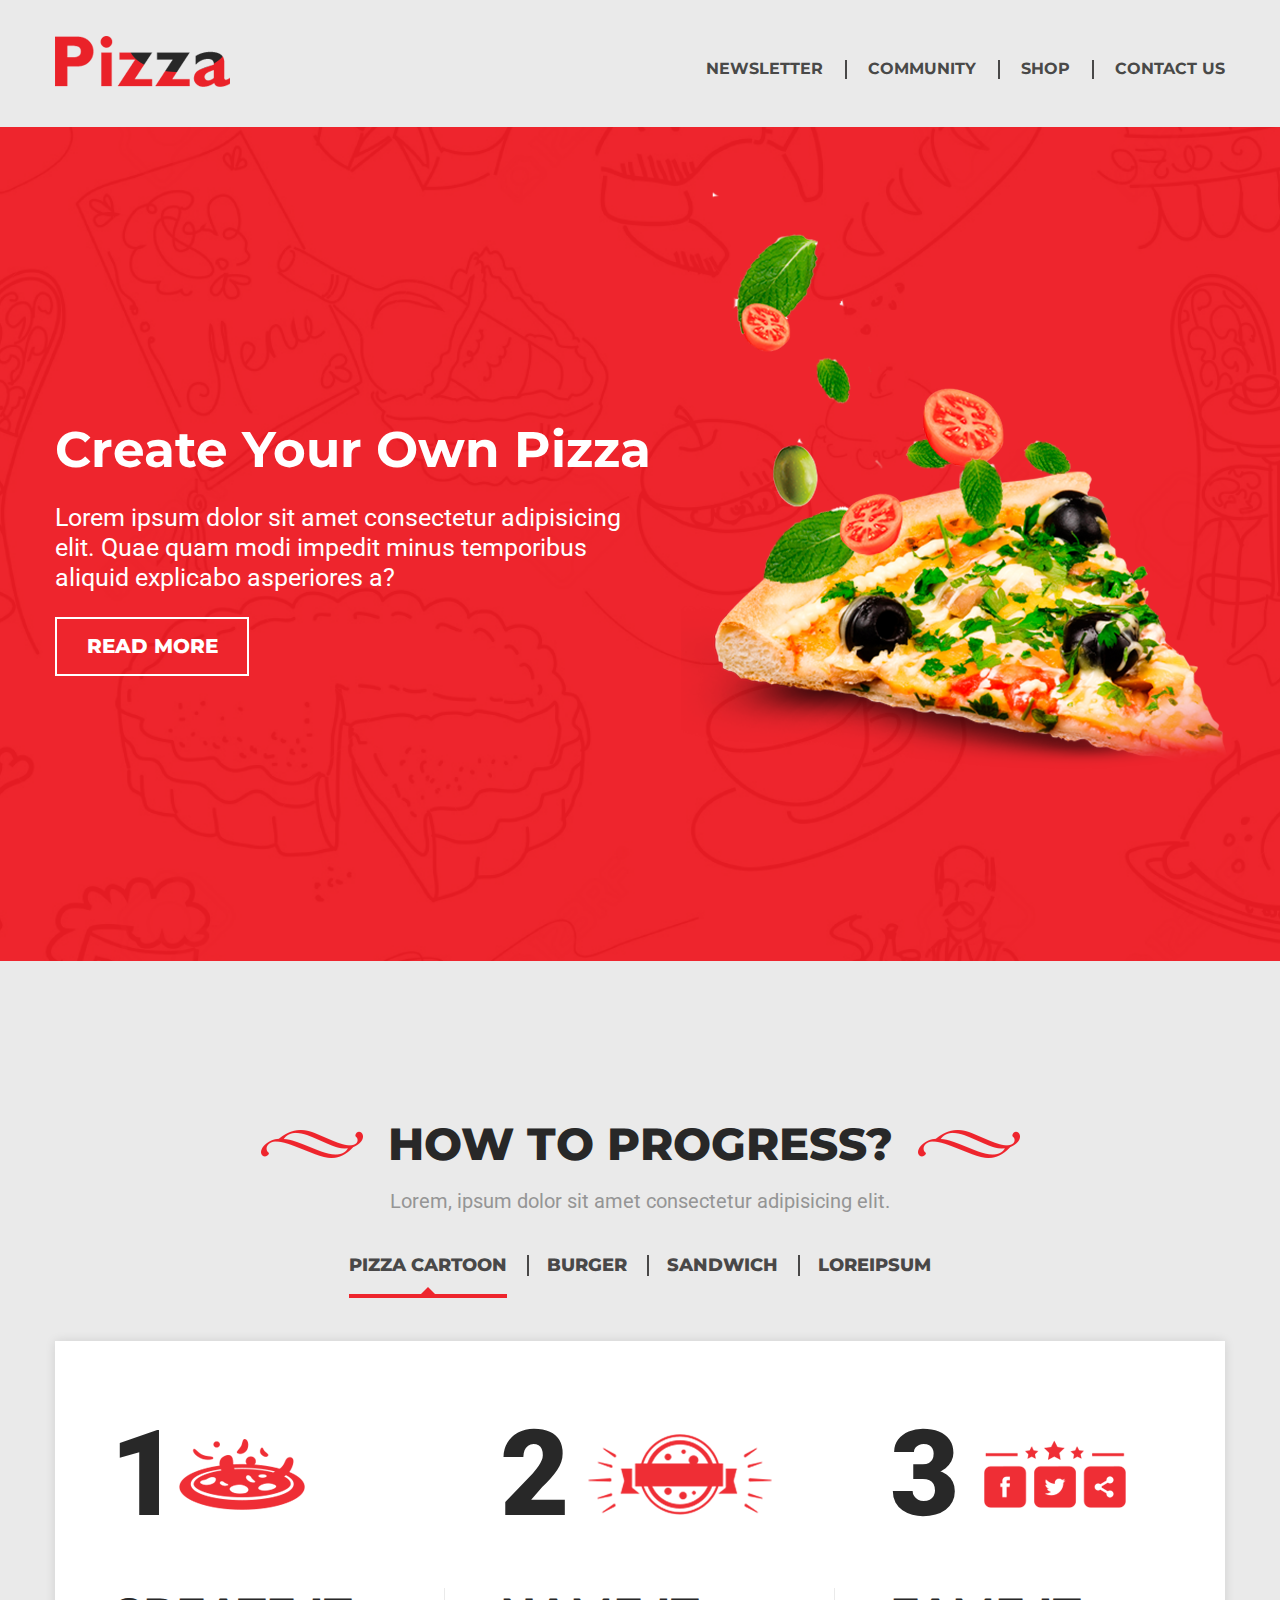
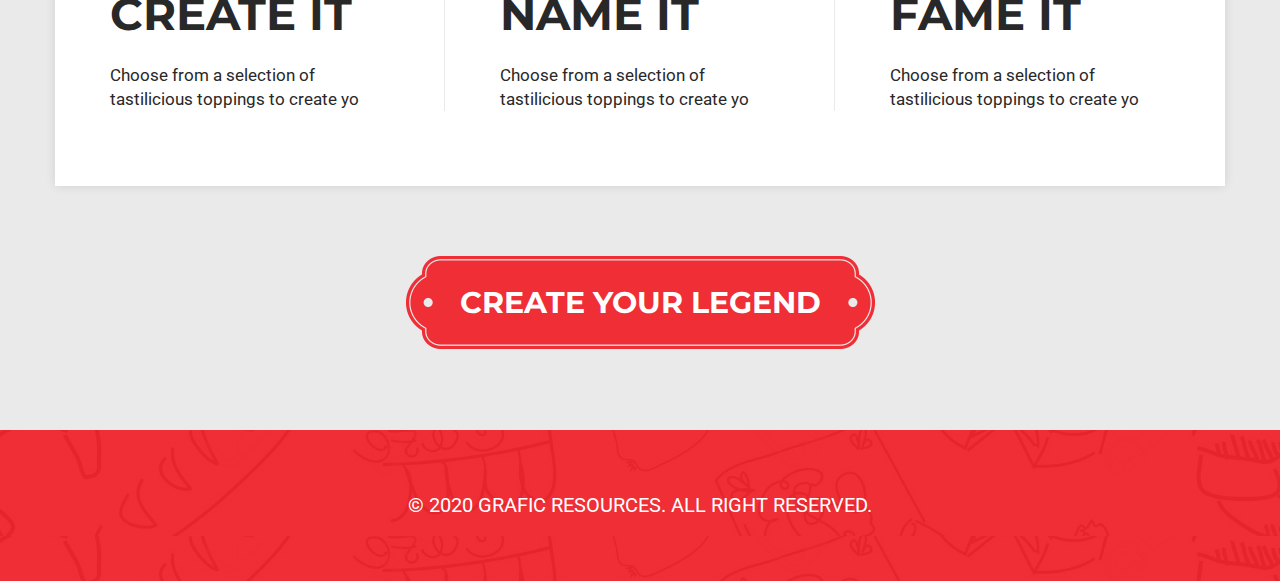
==== pizza/index.html @ d1e6cf5a "update" ====
<!DOCTYPE html>
<html lang="en">
<head>
    <meta charset="UTF-8">
    <meta name="viewport" content="width=device-width, initial-scale=1.0">
    <link href="https://fonts.googleapis.com/css2?family=Montserrat:wght@400;700;800;900&family=Roboto:wght@400;700;800;900&display=swap" rel="stylesheet">
    <link rel="stylesheet" href="css/normalize.css">
    <link rel="stylesheet" href="css/styles.css">
    <title>Pizza</title>
</head>
<body>
    <header>
        <div class="wrapper">
            <div class="navigation">
                <img src="img/logo.png" alt="logo">
                <ul class="nav">
                    <li><a href="#">Newsletter</a></li>
                    <li><a href="#">Community</a></li>
                    <li><a href="#">Shop</a></li>
                    <li><a href="#">Contact us</a></li>
                </ul>
            </div>
        </div>
    </header>

    <section>
        <div class="banner">
            <div class="wrapper">
                <h1 class="title">Create Your Own Pizza</h1>
                <p class="description">Lorem ipsum dolor sit amet consectetur adipisicing elit. 
                    Quae quam modi impedit minus temporibus aliquid 
                    explicabo asperiores a?</p>
                <a class="btn" href="#">Read more</a>
                <img class="pizza" src="img/pizza.png" alt="">
            </div>
        </div>
    </section>
    <section class="page">
        <div class="wrapper">
            <div class="center">
                <h2>how to progress?</h2>
                <p>Lorem, ipsum dolor sit amet consectetur adipisicing elit.</p>
            </div>
            <ul class="menu">
                <li ><a class="active" href="#">pizza cartoon</a></li>
                <li><a href="#">burger</a></li>
                <li><a href="#">sandwich</a></li>
                <li><a href="#">loreipsum</a></li>
            </ul>
            <div class="box">
                <div class="box-item">
                    <p class="number number-one">1</p>
                    <div class="box-text">
                        <h3>create it</h3>
                        <p>Choose from a selection of  tastilicious toppings to create  yo</p>
                    </div>
                </div>
                <div class="box-item">
                    <p class="number number-two">2</p>
                    <div class="box-text">
                        <h3>name it</h3>
                        <p>Choose from a selection of  tastilicious toppings to create  yo</p>
                    </div>
                </div>
                <div class="box-item">
                    <p class="number number-three">3</p>
                    <div class="box-text">
                        <h3>fame it</h3>
                        <p>Choose from a selection of  tastilicious toppings to create  yo</p>
                    </div>
                </div>
            </div>
            <p class="center"><a href="#" class="btn-start">create your legend</a></p>
        </div>

    </section>

    <footer>
        <div class="wrapper">
            <p>© 2020 Grafic Resources. All right reserved.</p>
        </div>
    </footer>

</body>
</html>
---- pizza/css/styles.css ----
/*
* {
    margin: 0;
    padding: 0;
}

font-family: 'Montserrat', sans-serif;
font-family: 'Roboto', sans-serif;
*/

body {
    background-color: #eaeaea;
    font-family: 'Montserrat', sans-serif;
}

.wrapper {
    padding-left: 15px;
    padding-right: 15px;
    max-width: 1170px;
    margin: 0 auto;
    position: relative;
}

.center {
    text-align: center;
}
.navigation {
    display: flex;
    align-items: center;
    justify-content: space-between;
    padding-top: 36px;
    padding-bottom: 40px;
}

.nav {
    display: flex;
    list-style-type: none;
    padding-left: 0;
    font-weight: 700;
    text-transform: uppercase;
    margin-bottom: 0;
}

.nav li {
    padding-left: 23px;
    margin-left: 22px;
    position: relative;
}

.nav li:first-child {
    padding-left: 0;
    margin-left: 0;
}

.nav li::before {
    content: '';
    display: block;
    width: 2px;
    height: 100%;
    background-color: #494848;
    position: absolute;
    left: 0;
}

.nav li:first-child::before {
    display: none;
}

.nav li a {
    text-decoration: none;
    color: #494948;
}

.banner {
    background-image: url(../img/banner.png);
    background-repeat: no-repeat;
    background-size: cover;
    background-position: center center;
    color: #fff;
    padding-top: 260px;
    padding-bottom: 285px;
}

.pizza {
    position: absolute;
    right: 0;
    top: -230px;
}

.title {
    font-size: 50px;
    margin-bottom: 23px;
}

.description {
    font-size: 25px;
    line-height: 30px;
    max-width: 570px;
    font-family: 'Roboto', sans-serif;
    margin-bottom: 24px;
}

.btn {
    display: block;
    color: #fff;
    text-decoration: none;
    font-size: 20px;
    text-transform: uppercase;
    font-weight: 800;
    border: 2px solid #fff;
    padding: 16px 0;
    max-width: 190px;
    text-align: center;
    transition: all 0.5s ease;
}

.btn:hover {
    background: #fff;
    color: #ee252d;
}

.page h2 {
    font-size: 45px;
    color: #282828;
    text-transform: uppercase;
    font-weight: 800;
    text-align: center;
    position: relative;
    display: inline-block;
    padding-right: 127px;
    padding-left: 127px;
    margin-bottom: 20px;
}

.page h2::before, .page h2::after {
    content: '';
    position: absolute;
    background-image: url(../img/item.png);
    display: block;
    width: 102px;
    height: 28px;
    top: calc(50% - 14px);
}

.page h2::before {
    left: 0;
}

.page h2::after {
    right: 0;
}

.page .center p {
    font-size: 20px;
    color: #959595;
    font-family: 'Roboto', sans-serif;
    margin: 0;
}

.menu {
    display: flex;
    justify-content: center;
    list-style-type: none;
    padding-left: 0;
    margin-top: 42px;
    margin-bottom: 65px;
}

.menu li {
    position: relative;
    padding-left: 20px;
    padding-right: 20px;
}

.menu li::before {
    content: '';
    display: block;
    width: 2px;
    height: 100%;
    background-color: #494848;
    position: absolute;
    left: 0;
}

.menu li:first-child::before {
    display: none;
}

.menu li a {
    text-decoration: none;
    color: #494848;
    font-size: 18px;
    font-weight: 800;
    text-transform: uppercase;
    padding-bottom: 18px;
}

.active {
    border-bottom: 4px solid #ee252d;
    position: relative;
}

.active::before {
    content: '';
    position: absolute;
    left: 0;
    right: 0;
    margin: 0 auto;
    bottom: 0;
    display: block;
    width: 0;
    height: 0;
    border: 7px solid transparent;
    border-bottom: 7px solid #ee252d;
}

.box {
    background-color: #fff;
    box-shadow: 0px 0px 10px 0px rgba(0, 0, 0, 0.11);
    display: flex;
    justify-content: space-between;
    margin-bottom: 100px;
}

.box-item {
    padding: 64px 0 58px 55px;
    box-sizing: content-box;
}

.number {
    font-family: 'Roboto', sans-serif;
    font-size: 120px;
    font-weight: 900;
    position: relative;
    margin-bottom: 0;
    margin-top: 0;
    color: #282828;
}

.number::after {
    content: '';
    display: block;
    position: absolute;
}

.number-one::after {
    background-image: url(../img/icon01.png);
    width: 126px;
    height: 71px;
    left: 69px;
    top: calc(50% - 35px);
}

.number-two::after {
    background-image: url(../img/icon02.png);
    width: 184px;
    height: 81px;
    left: 88px;
    top: calc(50% - 40px);
}

.number-three::after {
    background-image: url(../img/icon03.png);
    width: 142px;
    height: 68px;
    left: 94px;
    top: calc(50% - 34px);
}

.box-text {
    border-right: 1px solid #eaeaea;
    padding-right: 55px;
    flex-basis: ;
}

.box-item:last-child .box-text {
    border-right: none;
}

.box-text h3 {
    font-size: 45px;
    color: #282828;
    text-transform: uppercase;
    margin-bottom: 23px;
}

.box-text p {
    font-size: 17px;
    color: #282828;
    font-family: 'Roboto', sans-serif;
    line-height: 24px;
    margin-top: 0;
}

.btn-start {
    color: #fff;
    text-transform: uppercase;
    font-size: 30px;
    font-weight: 700;
    background-image: url(../img/bg.png);
    background-position: center center;
    text-decoration: none;
    padding: 29px 58px;
    background-repeat: no-repeat;
}

.btn-start:hover {
    color: #eaeaea;
}

.page {
    padding-top: 120px;
    padding-bottom: 94px;
}

footer {
    background-image: url(../img/footer.png);
    color: #fff;
    padding: 44px 0;
    text-transform: uppercase;
    font-size: 20px;
    font-family: 'Roboto', sans-serif;
    text-align: center;
}
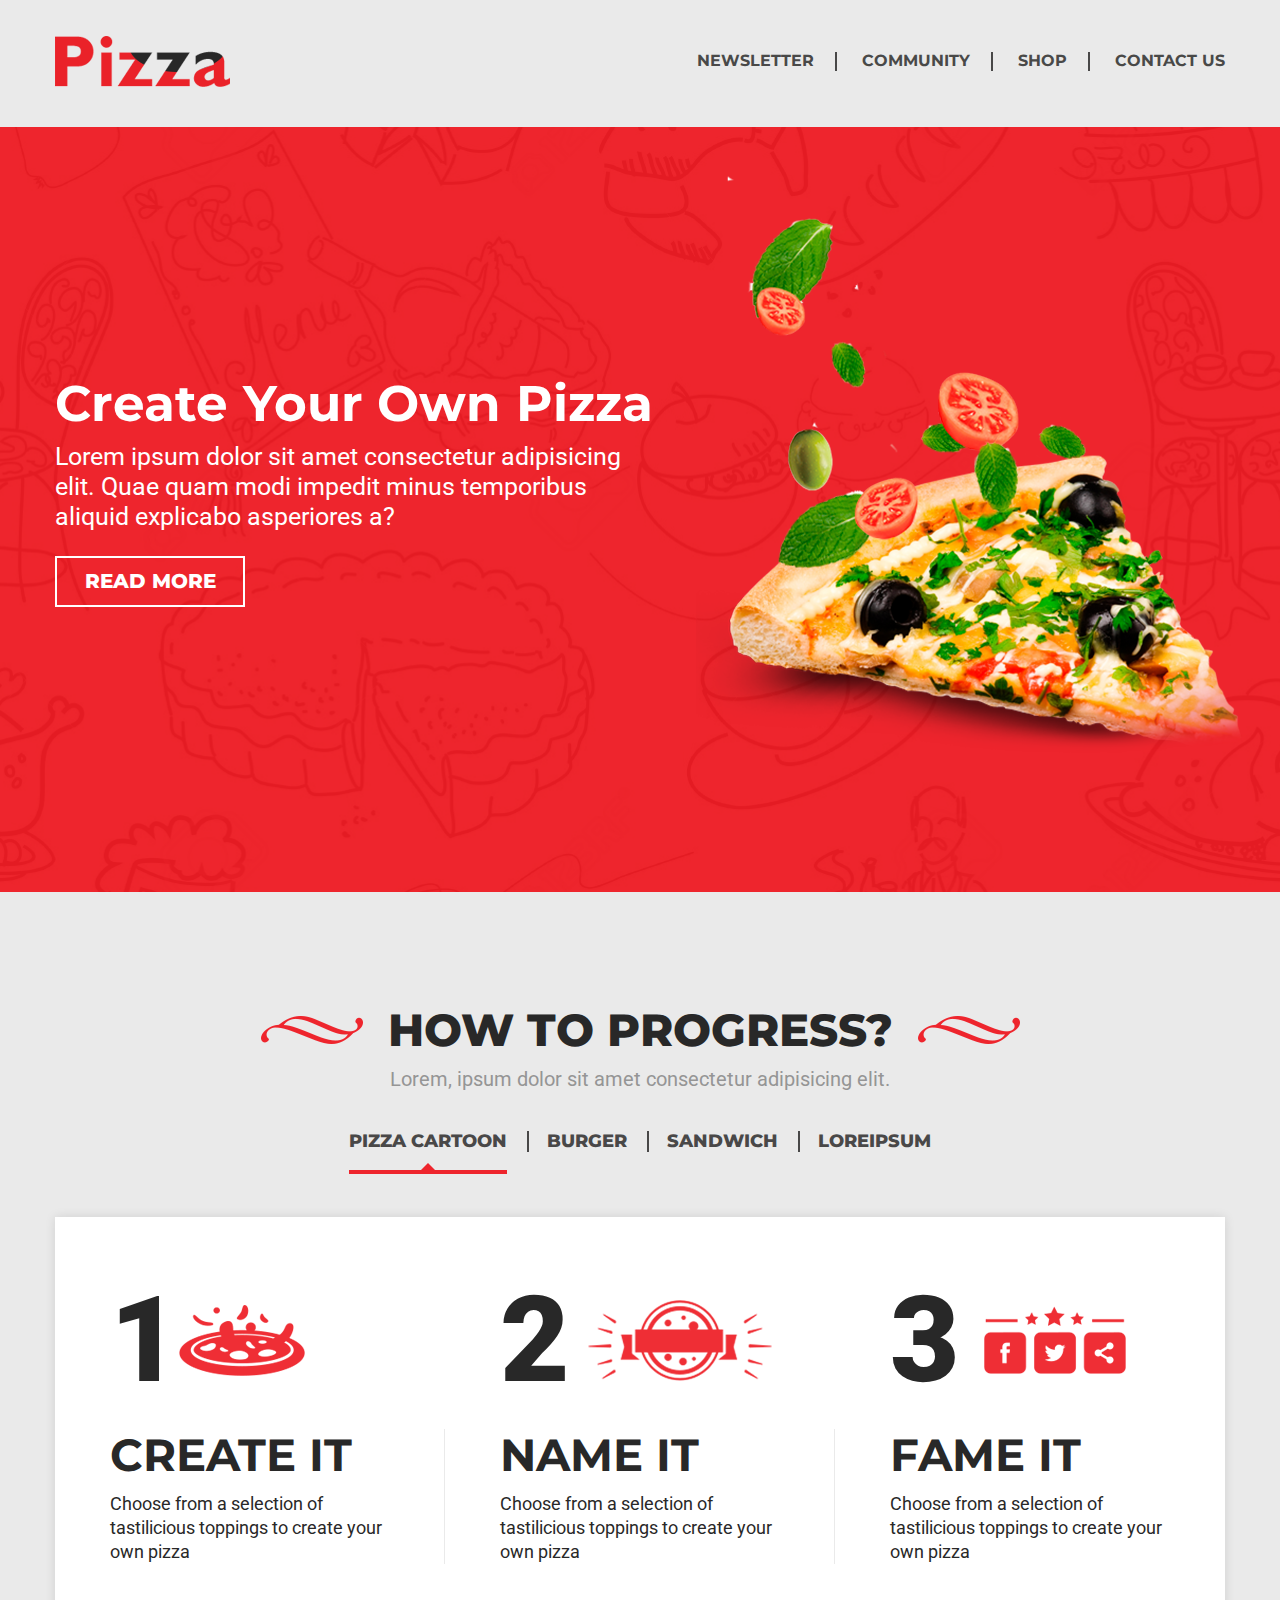
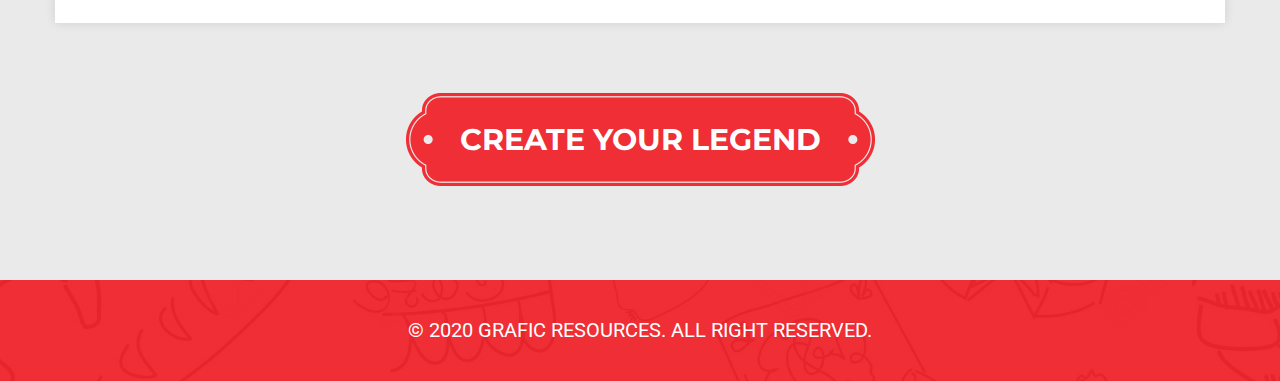
==== commit 629f8cc4: "final" ====
--- a/pizza/index.html
+++ b/pizza/index.html
@@ -39,7 +39,7 @@
         <div class="wrapper">
             <div class="center">
                 <h2>how to progress?</h2>
-                <p>Lorem, ipsum dolor sit amet consectetur adipisicing elit.</p>
+                <p class="howto">Lorem, ipsum dolor sit amet consectetur adipisicing elit.</p>
             </div>
             <ul class="menu">
                 <li ><a class="active" href="#">pizza cartoon</a></li>
@@ -52,21 +52,21 @@
                     <p class="number number-one">1</p>
                     <div class="box-text">
                         <h3>create it</h3>
-                        <p>Choose from a selection of  tastilicious toppings to create  yo</p>
+                        <p>Choose from a selection of  tastilicious toppings to create  your own pizza</p>
                     </div>
                 </div>
                 <div class="box-item">
                     <p class="number number-two">2</p>
                     <div class="box-text">
                         <h3>name it</h3>
-                        <p>Choose from a selection of  tastilicious toppings to create  yo</p>
+                        <p>Choose from a selection of  tastilicious toppings to create  your own pizza</p>
                     </div>
                 </div>
                 <div class="box-item">
                     <p class="number number-three">3</p>
                     <div class="box-text">
                         <h3>fame it</h3>
-                        <p>Choose from a selection of  tastilicious toppings to create  yo</p>
+                        <p>Choose from a selection of  tastilicious toppings to create  your own pizza</p>
                     </div>
                 </div>
             </div>
--- a/pizza/css/styles.css
+++ b/pizza/css/styles.css
@@ -39,12 +39,14 @@
     font-weight: 700;
     text-transform: uppercase;
     margin-bottom: 0;
+    margin-top: 0;
 }
 
 .nav li {
-    padding-left: 23px;
-    margin-left: 22px;
-    position: relative;
+    padding-left: 27px;
+    margin-left: 21px;
+    position: relative;
+    /* margin-top: 0; */
 }
 
 .nav li:first-child {
@@ -77,19 +79,20 @@
     background-size: cover;
     background-position: center center;
     color: #fff;
-    padding-top: 260px;
+    padding-top: 214px;
     padding-bottom: 285px;
 }
 
 .pizza {
     position: absolute;
-    right: 0;
-    top: -230px;
+    right: -15px;
+    top: -200px;
 }
 
 .title {
     font-size: 50px;
-    margin-bottom: 23px;
+    margin-bottom: 10px;
+    letter-spacing: 0.1px;
 }
 
 .description {
@@ -98,6 +101,7 @@
     max-width: 570px;
     font-family: 'Roboto', sans-serif;
     margin-bottom: 24px;
+    margin-top: 0;
 }
 
 .btn {
@@ -108,8 +112,8 @@
     text-transform: uppercase;
     font-weight: 800;
     border: 2px solid #fff;
-    padding: 16px 0;
-    max-width: 190px;
+    padding: 12px 0;
+    max-width: 186px;
     text-align: center;
     transition: all 0.5s ease;
 }
@@ -129,7 +133,7 @@
     display: inline-block;
     padding-right: 127px;
     padding-left: 127px;
-    margin-bottom: 20px;
+    margin-bottom: 12px;
 }
 
 .page h2::before, .page h2::after {
@@ -150,7 +154,7 @@
     right: 0;
 }
 
-.page .center p {
+.howto {
     font-size: 20px;
     color: #959595;
     font-family: 'Roboto', sans-serif;
@@ -162,7 +166,7 @@
     justify-content: center;
     list-style-type: none;
     padding-left: 0;
-    margin-top: 42px;
+    margin-top: 40px;
     margin-bottom: 65px;
 }
 
@@ -223,7 +227,7 @@
 }
 
 .box-item {
-    padding: 64px 0 58px 55px;
+    padding: 54px 0 41px 55px;
     box-sizing: content-box;
 }
 
@@ -232,7 +236,7 @@
     font-size: 120px;
     font-weight: 900;
     position: relative;
-    margin-bottom: 0;
+    margin-bottom: 20px;
     margin-top: 0;
     color: #282828;
 }
@@ -270,7 +274,6 @@
 .box-text {
     border-right: 1px solid #eaeaea;
     padding-right: 55px;
-    flex-basis: ;
 }
 
 .box-item:last-child .box-text {
@@ -281,11 +284,12 @@
     font-size: 45px;
     color: #282828;
     text-transform: uppercase;
-    margin-bottom: 23px;
+    margin-bottom: 11px;
+    margin-top: 0;
 }
 
 .box-text p {
-    font-size: 17px;
+    font-size: 18px;
     color: #282828;
     font-family: 'Roboto', sans-serif;
     line-height: 24px;
@@ -309,16 +313,96 @@
 }
 
 .page {
-    padding-top: 120px;
-    padding-bottom: 94px;
+    padding-top: 75px;
+    padding-bottom: 107px;
 }
 
 footer {
     background-image: url(../img/footer.png);
     color: #fff;
-    padding: 44px 0;
+    padding: 19px 0;
     text-transform: uppercase;
     font-size: 20px;
     font-family: 'Roboto', sans-serif;
     text-align: center;
+}
+
+@media (max-width: 1200px) {
+
+    .wrapper {
+        max-width: 800px;
+    }
+
+    .li
+
+    .pizza {
+        display: none;
+    }
+
+    .banner {
+        padding-top: 76px;
+        padding-bottom: 100px;
+    }
+
+    .page h2, .box-text {
+        font-size: 35px;
+    }
+
+    .howto {
+        font-size: 18px;
+    }
+
+    .menu li {
+        padding-left: 15px;
+        padding-right: 15px;
+    }
+
+    .box {
+        flex-direction: column;
+
+    }
+
+    .box-text {
+        border-right: none;
+        border-bottom: 1px solid #eaeaea;
+        padding-right: 0;
+        padding-bottom: 30px;
+    }
+
+    .box-item {
+        padding: 30px 55px 24px 55px;
+    }
+
+    .box-item:last-child box-text {
+        border-bottom: none;
+    }
+}
+
+@media (max-width: 800px) {
+
+    .navigation {
+        flex-direction: column;
+    }
+
+    .nav {
+        margin-top: 34px;
+    }
+
+    .page h2::before, .page h2::after {
+        display: none;
+    }
+
+    .btn-start {
+        font-size: 20px;
+        background-size: contain;
+    }
+
+    footer {
+        padding: 13px 0;
+    }
+
+
+
+
+
 }